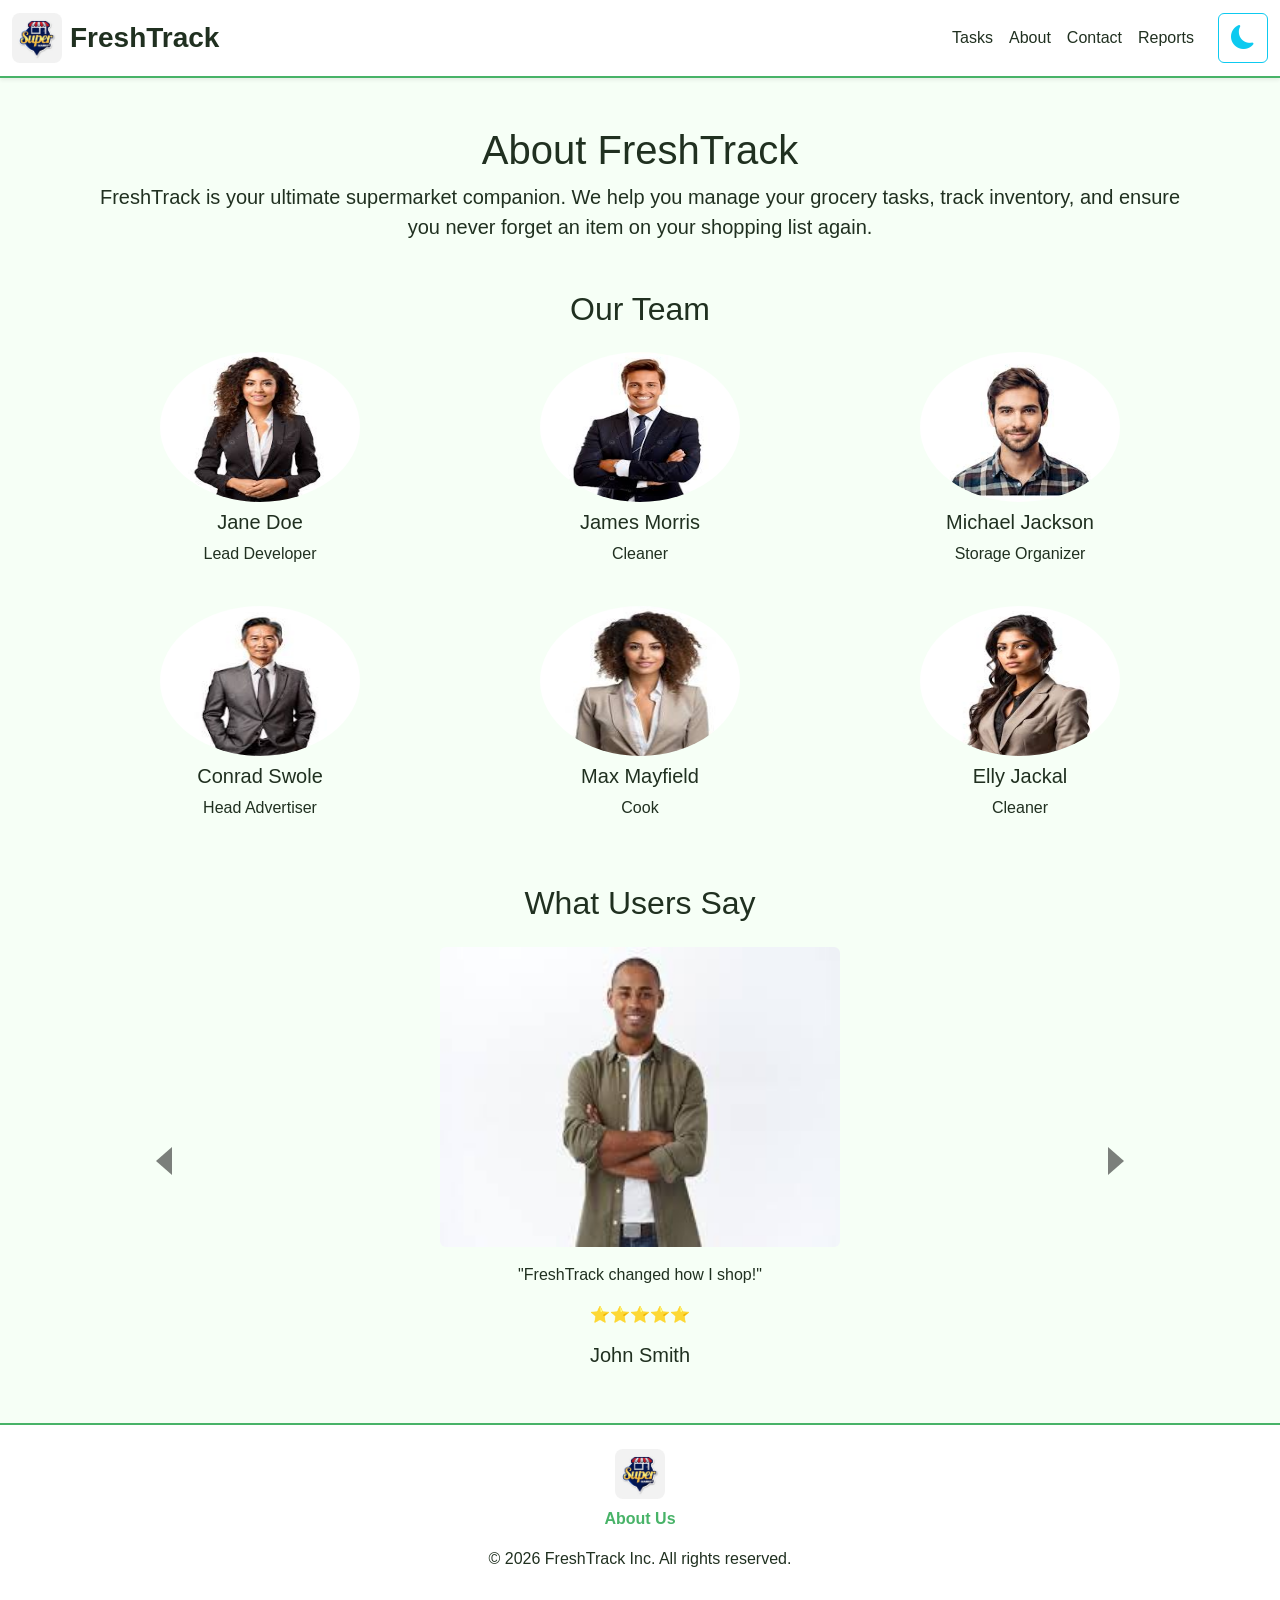
==== about.html @ 67f0e3ba "Close to final design for website, still need to do css in a global file and js reused as well in a " ====
<!DOCTYPE html>
<html lang="en">
<head>
    <meta charset="UTF-8">
    <meta name="viewport" content="width=device-width, initial-scale=1.0">
    <title>About FreshTrack</title>
    <link rel="stylesheet" href="https://cdn.jsdelivr.net/npm/bootstrap@5.3.3/dist/css/bootstrap.min.css">
    <link rel="stylesheet" href="https://cdn.jsdelivr.net/npm/bootstrap-icons@1.11.1/font/bootstrap-icons.css">
    <link rel="stylesheet" href="about.css">
</head>
<body>

<!-- Navigation Bar -->
<nav class="navbar navbar-expand-lg  main-header shadow-sm">
    <div class="container-fluid">
        <a class="navbar-brand d-flex align-items-center" href="index.html">
            <img src="logo.jpg" class="logo-img me-2" alt="logo">
            <span class="fw-bold fs-3">FreshTrack</span>
        </a>

        <button class="navbar-toggler" data-bs-toggle="collapse" data-bs-target="#menu">
            <span class="navbar-toggler-icon"></span>
        </button>

        <div class="collapse navbar-collapse justify-content-end" id="menu">
            <ul class="navbar-nav nav-links align-items-lg-center">
                <li class="nav-item"><a class="nav-link" href="tasks.html">Tasks</a></li>
                <li class="nav-item"><a class="nav-link" href="about.html">About</a></li>
                <li class="nav-item"><a class="nav-link" href="contact.html">Contact</a></li>
                <li class="nav-item"><a class="nav-link" href="report.html">Reports</a></li>

                <li class="nav-item ms-lg-3">
                    <button id="darkModeToggle" class="btn btn-outline-info" aria-label="Toggle Dark Mode">
                        <i id="darkModeIcon" class="bi bi-moon-fill fs-4"></i>
                    </button>
                </li>
            </ul>
        </div>
    </div>
</nav>



<!-- Information -->
<main class="container my-5">
    <section class="text-center mb-5">
        <h1>About FreshTrack</h1>
        <p class="lead">FreshTrack is your ultimate supermarket companion. We help you manage your grocery tasks, track inventory, and ensure you never forget an item on your shopping list again.</p>
    </section>





<!-- Personel -->
    <section class="mb-5">
        <h2 class="text-center mb-4">Our Team</h2>
        <div class="row row-cols-1 row-cols-md-3 g-4">
            <div class="col text-center">
                <img src="avatar1.jpg" class="rounded-circle mb-2" alt="Jane" width="200" height="150">
                <h5>Jane Doe</h5>
                <p class="text-center">Lead Developer</p>
            </div>
            <div class="col text-center">
                <img src="avatar2.jpg" class="rounded-circle mb-2" alt="James" width="200" height="150">
                <h5>James Morris</h5>
                <p class="text-center">Cleaner</p>
            </div>
            <div class="col text-center">
                <img src="avatar3.jpg" class="rounded-circle mb-2" alt="Mike" width="200" height="150">
                <h5>Michael Jackson</h5>
                <p class="text-center">Storage Organizer</p>
            </div>
            <div class="col text-center">
                <img src="avatar4.jpg" class="rounded-circle mb-2" alt="Cony" width="200" height="150">
                <h5>Conrad Swole</h5>
                <p class="text-center">Head Advertiser</p>
            </div>
            <div class="col text-center">
                <img src="avatar5.jpg" class="rounded-circle mb-2" alt="Max" width="200" height="150">
                <h5>Max Mayfield</h5>
                <p class="text-center">Cook</p>
            </div>
            <div class="col text-center">
                <img src="avatar6.jpg" class="rounded-circle mb-2" alt="Elly" width="200" height="150">
                <h5>Elly Jackal</h5>
                <p class="text-center">Cleaner</p>
            </div>
            </div>
    </section>




<section class="mb-5">
    <h2 class="text-center mb-4">What Users Say</h2>

    <div id="testimonialCarousel" class="carousel slide" data-bs-ride="false">
        <div class="carousel-inner">

            <!-- FIRST ITEM (ONLY THIS ONE IS ACTIVE) -->
            <div class="carousel-item active text-center">
                <img src="user2.jpg" class="d-block mx-auto rounded" width="400" height="300" alt="John">
                <p class="mt-3">"FreshTrack changed how I shop!"</p>
                <p>⭐⭐⭐⭐⭐</p>
                <h5>John Smith</h5>
            </div>

            <div class="carousel-item text-center">
                <img src="user1.jpg" class="d-block mx-auto rounded" width="400" height="300"alt="Karen">
                <p class="mt-3">"I got a mealplan 20% off!"</p>
                <p>⭐⭐⭐⭐</p>
                <h5>Karen Walsh</h5>
            </div>

            <div class="carousel-item text-center">
                <img src="user3.jpg" class="d-block mx-auto rounded" width="400" height="300" alt="Happy">
                <p class="mt-3">"Just read my sign!"</p>
                <p>⭐⭐⭐⭐</p>
                <h5>Happy Guy</h5>
            </div>

            <div class="carousel-item text-center">
                <img src="user4.jpg" class="d-block mx-auto rounded" width="400" alt="Mad">
                <p class="mt-3">"Bad Service, even worse prices!"</p>
                <p>⭐⭐⭐⭐</p>
                <h5>Can't come up with any more names.com</h5>
            </div>

        </div>

        <!-- CONTROLS -->
        <button class="carousel-control-prev" type="button" data-bs-target="#testimonialCarousel" data-bs-slide="prev">
            <span class="carousel-control-prev-icon custom-arrow"></span>
        </button>

        <button class="carousel-control-next" type="button" data-bs-target="#testimonialCarousel" data-bs-slide="next">
            <span class="carousel-control-next-icon custom-arrow"></span>
        </button>
    </div>
</section>
</main>

<!-- Footer -->
<footer class="main-footer text-center p-4">
    <img src="logo.jpg" class="footer-logo mb-2" alt="logo">
    <p><a href="about.html" class="footer-link">About Us</a></p>
    <p class="mt-2">© 2026 FreshTrack Inc. All rights reserved.</p>
</footer>

<script src="https://code.jquery.com/jquery-3.7.1.min.js"></script>
<script src="https://cdn.jsdelivr.net/npm/bootstrap@5.3.3/dist/js/bootstrap.bundle.min.js"></script>
<script src="about.js"></script>
</body>
</html>
---- about.css ----
/* White mode */

:root{
 --bg: #f6fff6;
 --text: #203020;
 --card: #ffffff;
 --border: #d8f5d8;

 --accent: #48b368;
 --accent-soft: #83d49c;
 --shadow: rgba(72, 179, 104, 0.15);
}

/* Dark mode */

html.dark{
 --bg: #101a10;
 --text: #e9ffe9;
 --card: #1d2b1d;
 --border: #355a35;

 --accent: #7df0a1;
 --accent-soft: #9cffbe;
 --shadow: rgba(125, 240, 161, 0.25);
}

/* Characters */

body{
 background: var(--bg);
 color: var(--text);
 font-family: "Poppins", sans-serif;
 margin: 0;
 transition: background .25s ease, color .25s ease;
}

a{
 color: var(--accent);
 text-decoration: none;
}

/* Navigation bar */
.main-header{
 background: var(--card);
 border-bottom: 2px solid var(--accent);
}


.navbar-brand{
 color: var(--text) !important;
 font-weight: 700;
}

.navbar-brand:hover{
 color: var(--accent) !important;
}

.nav-link{
 color: var(--text) !important;
 font-weight: 500;
}

.nav-link:hover{
 color: var(--accent) !important;
}

.logo-img,
.footer-logo{
 width: 50px;
 height: 50px;
 border-radius: 8px;
}

/* Theme*/
.theme-toggle{
 display: inline-flex;
 align-items: center;
 gap: 6px;
 padding: 6px 14px;
 border-radius: 999px;
 border: 1px solid var(--border);
 background: var(--card);
 color: var(--text);
 cursor: pointer;
}

.theme-toggleicon{
 font-size: 20px;
}

/* Carousel*/
.carousel-control-prev-icon {
    background-image: url("data:image/svg+xml;charset=utf8,%3Csvg xmlns='http://www.w3.org/2000/svg' fill='%23000000' viewBox='0 0 16 16'%3E%3Cpath d='M11 1 3 8l8 7V1z'/%3E%3C/svg%3E");
}

.carousel-control-next-icon {
    background-image: url("data:image/svg+xml;charset=utf8,%3Csvg xmlns='http://www.w3.org/2000/svg' fill='%23000000' viewBox='0 0 16 16'%3E%3Cpath d='M5 1v14l8-7-8-7z'/%3E%3C/svg%3E");
}


/* Footer */
.main-footer{
 background: var(--card);
 border-top: 2px solid var(--accent);
}

.footer-link{
 color: var(--accent);
 font-weight: 600;
}
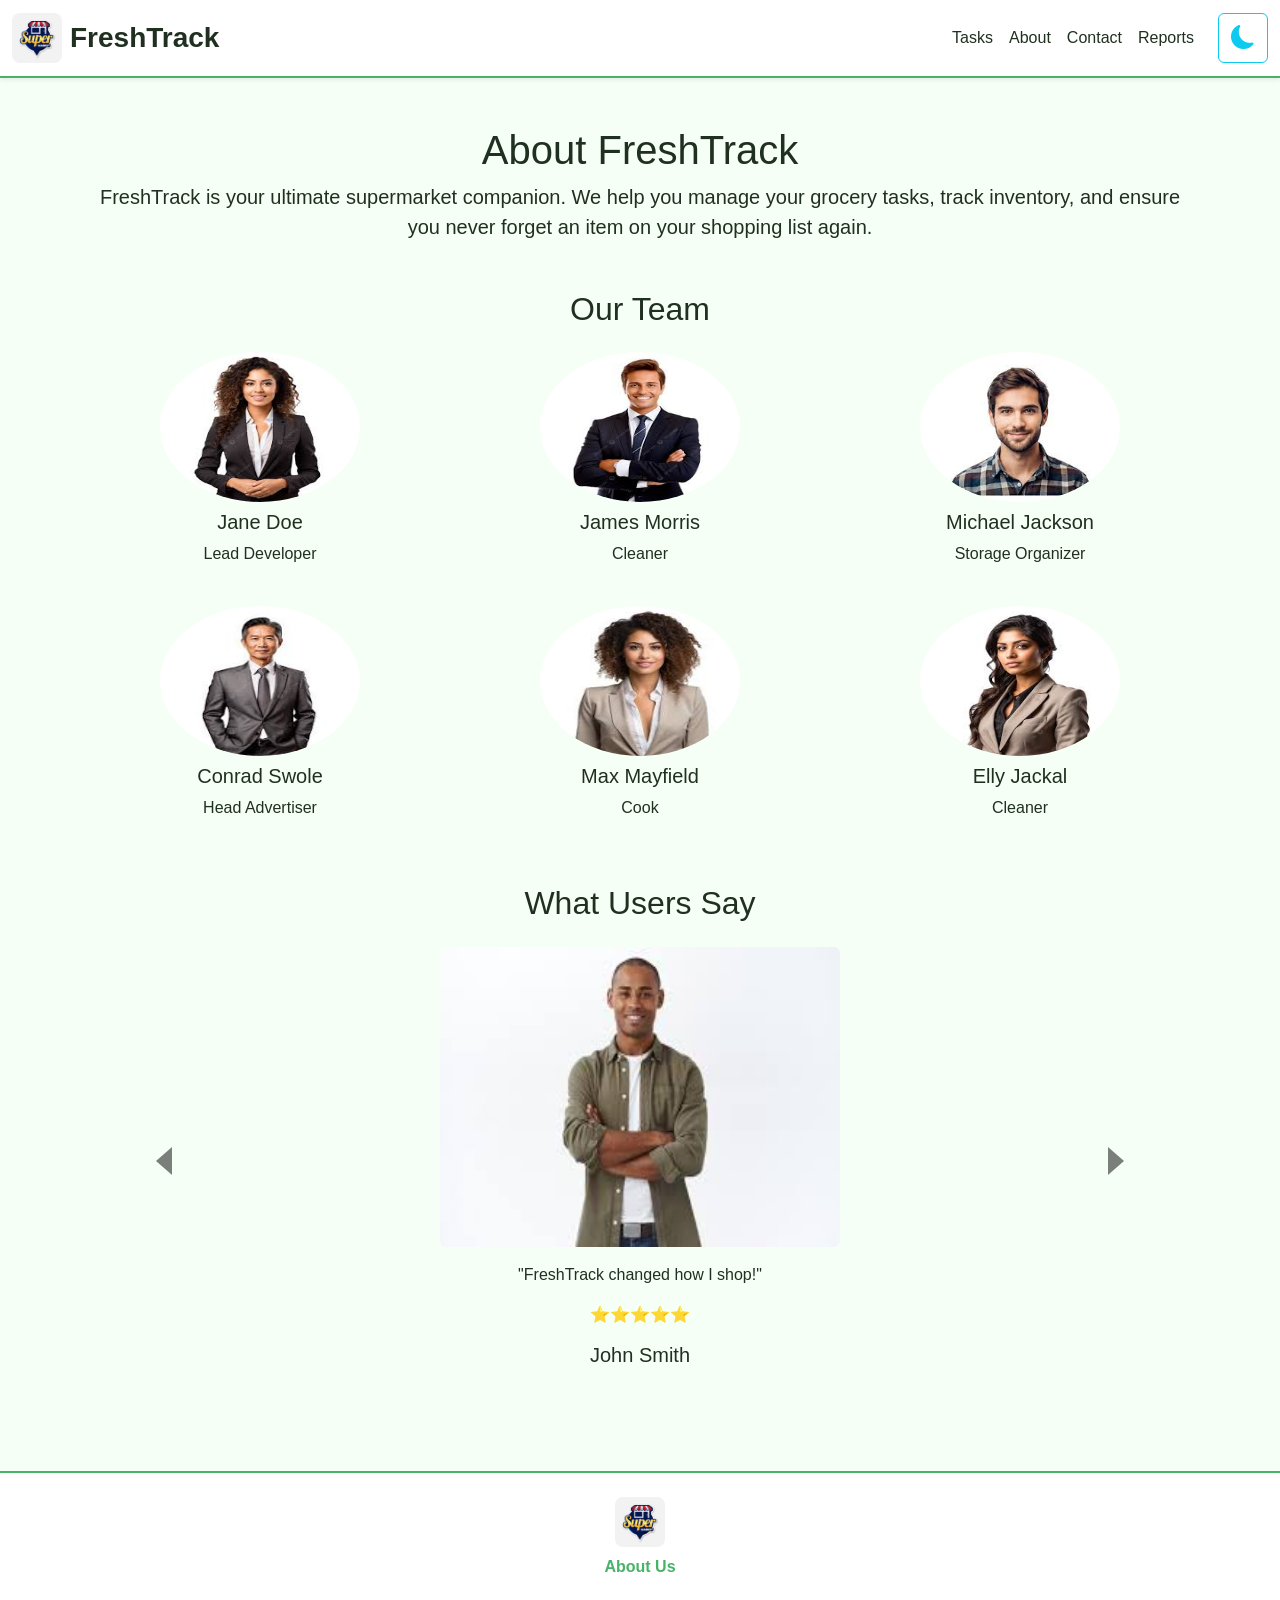
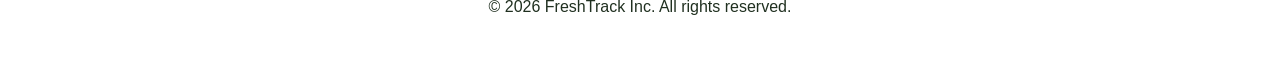
==== commit 6fecdcf7: "Added a global css folder and removed the repeated css from other files." ====
--- a/about.html
+++ b/about.html
@@ -7,6 +7,7 @@
     <link rel="stylesheet" href="https://cdn.jsdelivr.net/npm/bootstrap@5.3.3/dist/css/bootstrap.min.css">
     <link rel="stylesheet" href="https://cdn.jsdelivr.net/npm/bootstrap-icons@1.11.1/font/bootstrap-icons.css">
     <link rel="stylesheet" href="about.css">
+    <link rel="stylesheet" href="global.css">
 </head>
 <body>
 
@@ -151,5 +152,6 @@
 <script src="https://code.jquery.com/jquery-3.7.1.min.js"></script>
 <script src="https://cdn.jsdelivr.net/npm/bootstrap@5.3.3/dist/js/bootstrap.bundle.min.js"></script>
 <script src="about.js"></script>
+<script src="global.js"></script>
 </body>
 </html>
--- a/about.css
+++ b/about.css
@@ -1,94 +1,7 @@
-/* White mode */
+/* ===============================
+   Carousel
+================================ */
 
-:root{
- --bg: #f6fff6;
- --text: #203020;
- --card: #ffffff;
- --border: #d8f5d8;
-
- --accent: #48b368;
- --accent-soft: #83d49c;
- --shadow: rgba(72, 179, 104, 0.15);
-}
-
-/* Dark mode */
-
-html.dark{
- --bg: #101a10;
- --text: #e9ffe9;
- --card: #1d2b1d;
- --border: #355a35;
-
- --accent: #7df0a1;
- --accent-soft: #9cffbe;
- --shadow: rgba(125, 240, 161, 0.25);
-}
-
-/* Characters */
-
-body{
- background: var(--bg);
- color: var(--text);
- font-family: "Poppins", sans-serif;
- margin: 0;
- transition: background .25s ease, color .25s ease;
-}
-
-a{
- color: var(--accent);
- text-decoration: none;
-}
-
-/* Navigation bar */
-.main-header{
- background: var(--card);
- border-bottom: 2px solid var(--accent);
-}
-
-
-.navbar-brand{
- color: var(--text) !important;
- font-weight: 700;
-}
-
-.navbar-brand:hover{
- color: var(--accent) !important;
-}
-
-.nav-link{
- color: var(--text) !important;
- font-weight: 500;
-}
-
-.nav-link:hover{
- color: var(--accent) !important;
-}
-
-.logo-img,
-.footer-logo{
- width: 50px;
- height: 50px;
- border-radius: 8px;
-}
-
-/* Theme*/
-.theme-toggle{
- display: inline-flex;
- align-items: center;
- gap: 6px;
- padding: 6px 14px;
- border-radius: 999px;
- border: 1px solid var(--border);
- background: var(--card);
- color: var(--text);
- cursor: pointer;
-}
-
-.theme-toggleicon{
- font-size: 20px;
-}
-
-/* Carousel*/
 .carousel-control-prev-icon {
     background-image: url("data:image/svg+xml;charset=utf8,%3Csvg xmlns='http://www.w3.org/2000/svg' fill='%23000000' viewBox='0 0 16 16'%3E%3Cpath d='M11 1 3 8l8 7V1z'/%3E%3C/svg%3E");
 }
@@ -98,14 +11,4 @@
 }
 
 
-/* Footer */
-.main-footer{
- background: var(--card);
- border-top: 2px solid var(--accent);
-}
 
-.footer-link{
- color: var(--accent);
- font-weight: 600;
-}
-
--- a/global.css
+++ b/global.css
@@ -0,0 +1,133 @@
+/* White mode */
+
+:root{
+ --bg: #f6fff6;
+ --text: #203020;
+ --card: #ffffff;
+ --border: #d8f5d8;
+
+ --accent: #48b368;
+ --accent-soft: #83d49c;
+ --shadow: rgba(72, 179, 104, 0.15);
+}
+
+/* Dark mode */
+
+html.dark{
+ --bg: #101a10;
+ --text: #e9ffe9;
+ --card: #1d2b1d;
+ --border: #355a35;
+
+ --accent: #7df0a1;
+ --accent-soft: #9cffbe;
+ --shadow: rgba(125, 240, 161, 0.25);
+}
+
+/* ===============================
+   Global Layout & Characters
+================================ */
+
+html, body {
+    height: 100%;
+    display: flex;
+    flex-direction: column;
+}
+
+/* Characters */
+
+body{
+ background: var(--bg);
+ color: var(--text);
+ font-family: "Poppins", sans-serif;
+ margin: 0;
+ transition: background .25s ease, color .25s ease;
+}
+
+main{
+ flex: 1;
+}
+
+a{
+ color: var(--accent);
+ text-decoration: none;
+}
+
+/* ===============================
+   Navigation bar
+================================ */
+
+.main-header{
+ background: var(--card);
+ border-bottom: 2px solid var(--accent);
+}
+
+.navbar-brand{
+ color: var(--text) !important;
+ font-weight: 700;
+}
+
+.navbar-brand:hover{
+ color: var(--accent) !important;
+}
+
+.nav-link{
+ color: var(--text) !important;
+ font-weight: 500;
+}
+
+.nav-link:hover{
+ color: var(--accent) !important;
+}
+
+.logo-img,
+.footer-logo{
+ width: 50px;
+ height: 50px;
+ border-radius: 8px;
+}
+
+/* ===============================
+   Theme
+================================ */
+
+.theme-toggle{
+ display: inline-flex;
+ align-items: center;
+ gap: 6px;
+ padding: 6px 14px;
+ border-radius: 999px;
+ border: 1px solid var(--border);
+ background: var(--card);
+ color: var(--text);
+ cursor: pointer;
+}
+
+.theme-toggleicon{
+ font-size: 20px;
+}
+
+/* ===============================
+   Footer
+================================ */
+
+.main-footer{
+ background: var(--card);
+ border-top: 2px solid var(--accent);
+ margin-top: auto;
+}
+
+.footer-link{
+ color: var(--accent);
+ font-weight: 600;
+}
+
+/* ===============================
+   Smooth transition
+================================ */
+
+@media (prefers-reduced-motion: no-preference){
+ html, body, .theme-toggle{
+  transition: background-color .2s, color .2s, border-color .2s;
+ }
+}
